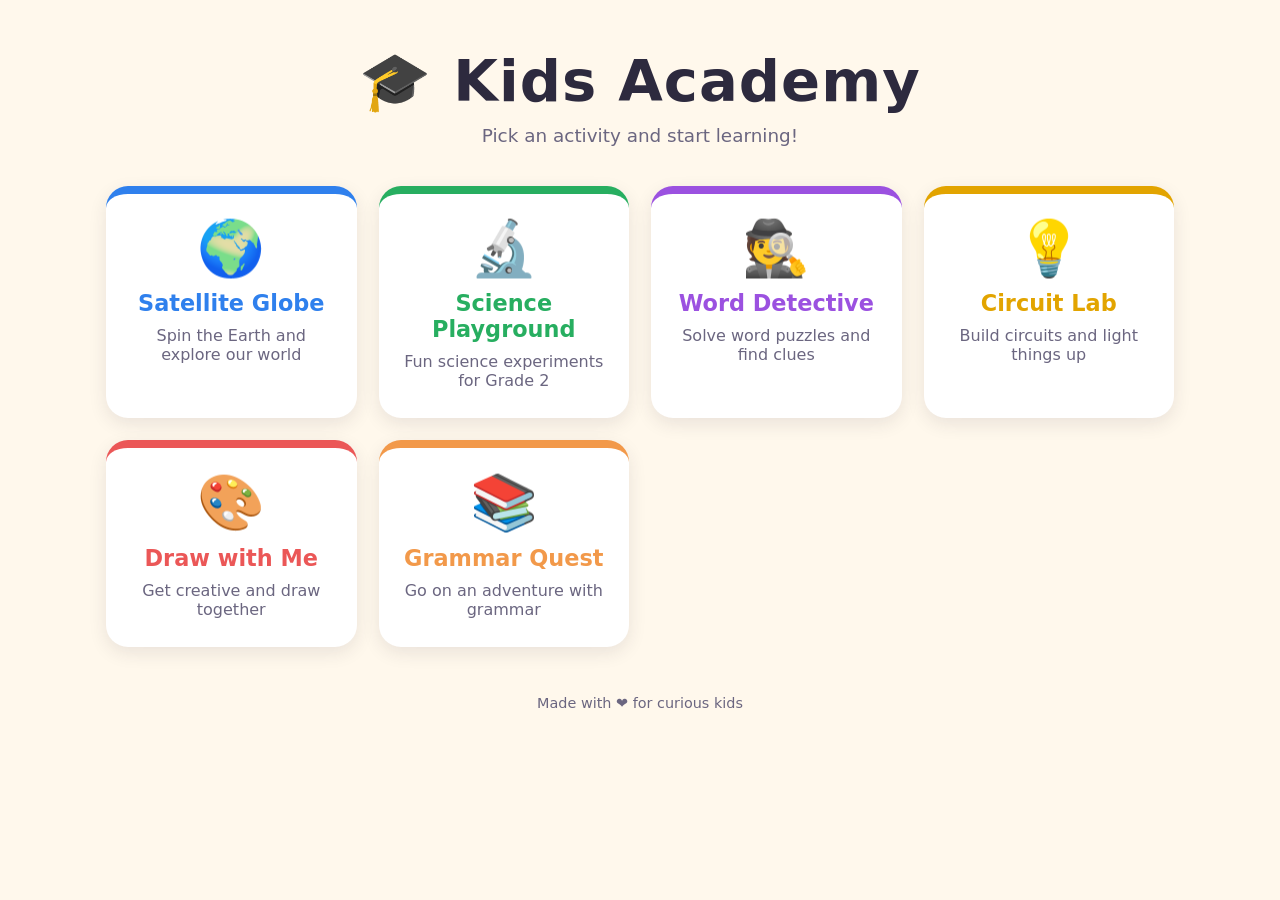
==== index.html @ 3dbcba6f "Add Kids Academy activities with index page Co-Authored-By: Claude Opus 5.5 <noreply@anthropic.com>" ====
<!DOCTYPE html>
<html lang="en">
<head>
  <meta charset="UTF-8">
  <meta name="viewport" content="width=device-width, initial-scale=1.0">
  <title>Kids Academy</title>
  <link rel="icon" href="data:image/svg+xml,<svg xmlns='http://www.w3.org/2000/svg' viewBox='0 0 100 100'><text y='.9em' font-size='90'>🎓</text></svg>">
  <style>
    :root {
      --bg: #fff8ec;
      --text: #2d2a3e;
      --muted: #6b6680;
      --card: #ffffff;
      --shadow: 0 6px 18px rgba(45, 42, 62, 0.10);
    }
    @media (prefers-color-scheme: dark) {
      :root {
        --bg: #1c1b29;
        --text: #f3f1ff;
        --muted: #b4afc9;
        --card: #2a2840;
        --shadow: 0 6px 18px rgba(0, 0, 0, 0.35);
      }
    }
    * { box-sizing: border-box; }
    body {
      margin: 0;
      font-family: "Comic Sans MS", "Trebuchet MS", "Segoe UI", system-ui, sans-serif;
      background: var(--bg);
      color: var(--text);
      min-height: 100vh;
    }
    header {
      text-align: center;
      padding: 48px 16px 24px;
    }
    header h1 {
      margin: 0;
      font-size: clamp(2.2rem, 6vw, 3.6rem);
      letter-spacing: 1px;
    }
    header p {
      margin: 10px 0 0;
      color: var(--muted);
      font-size: 1.15rem;
    }
    main {
      max-width: 1100px;
      margin: 0 auto;
      padding: 16px 16px 48px;
      display: grid;
      grid-template-columns: repeat(auto-fill, minmax(240px, 1fr));
      gap: 22px;
    }
    a.card {
      display: flex;
      flex-direction: column;
      align-items: center;
      text-align: center;
      gap: 10px;
      padding: 28px 20px;
      background: var(--card);
      border-radius: 22px;
      border-top: 8px solid var(--accent);
      box-shadow: var(--shadow);
      color: inherit;
      text-decoration: none;
      transition: transform 0.15s ease, box-shadow 0.15s ease;
    }
    a.card:hover, a.card:focus-visible {
      transform: translateY(-6px) rotate(-1deg);
      box-shadow: 0 12px 26px rgba(45, 42, 62, 0.18);
      outline: none;
    }
    .emoji { font-size: 3.4rem; line-height: 1; }
    .card h2 { margin: 4px 0 0; font-size: 1.4rem; color: var(--accent); }
    .card p { margin: 0; color: var(--muted); font-size: 1rem; }
    footer {
      text-align: center;
      color: var(--muted);
      padding: 0 16px 32px;
      font-size: 0.9rem;
    }
  </style>
</head>
<body>
  <header>
    <h1>🎓 Kids Academy</h1>
    <p>Pick an activity and start learning!</p>
  </header>

  <main>
    <a class="card" href="Globe.html" style="--accent:#2f80ed">
      <span class="emoji">🌍</span>
      <h2>Satellite Globe</h2>
      <p>Spin the Earth and explore our world</p>
    </a>
    <a class="card" href="Science%20Playground%20_%20Grade%202.html" style="--accent:#27ae60">
      <span class="emoji">🔬</span>
      <h2>Science Playground</h2>
      <p>Fun science experiments for Grade 2</p>
    </a>
    <a class="card" href="Word%20Detective.html" style="--accent:#9b51e0">
      <span class="emoji">🕵️</span>
      <h2>Word Detective</h2>
      <p>Solve word puzzles and find clues</p>
    </a>
    <a class="card" href="circuit-lab.html" style="--accent:#e2a400">
      <span class="emoji">💡</span>
      <h2>Circuit Lab</h2>
      <p>Build circuits and light things up</p>
    </a>
    <a class="card" href="draw-with-me.html" style="--accent:#eb5757">
      <span class="emoji">🎨</span>
      <h2>Draw with Me</h2>
      <p>Get creative and draw together</p>
    </a>
    <a class="card" href="grammar-quest.html" style="--accent:#f2994a">
      <span class="emoji">📚</span>
      <h2>Grammar Quest</h2>
      <p>Go on an adventure with grammar</p>
    </a>
  </main>

  <footer>Made with ❤️ for curious kids</footer>
</body>
</html>
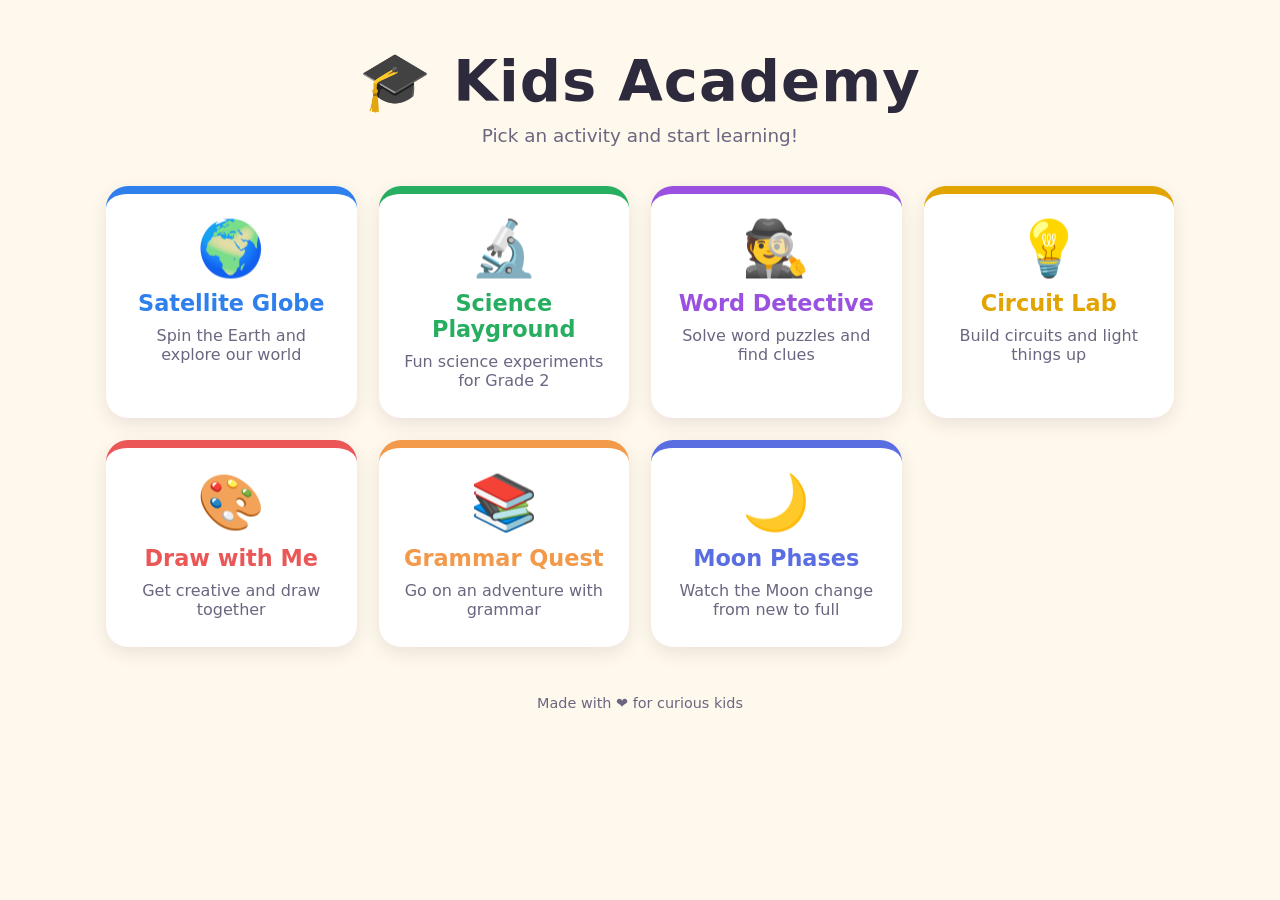
==== commit 78c73a77: "Add Moon Phases activity to index Co-Authored-By: Claude Opus 5.5 <noreply@anthropic.com>" ====
--- a/index.html
+++ b/index.html
@@ -120,6 +120,11 @@
       <h2>Grammar Quest</h2>
       <p>Go on an adventure with grammar</p>
     </a>
+    <a class="card" href="moon_phases_simulator_v2.html" style="--accent:#5b6ee1">
+      <span class="emoji">🌙</span>
+      <h2>Moon Phases</h2>
+      <p>Watch the Moon change from new to full</p>
+    </a>
   </main>
 
   <footer>Made with ❤️ for curious kids</footer>
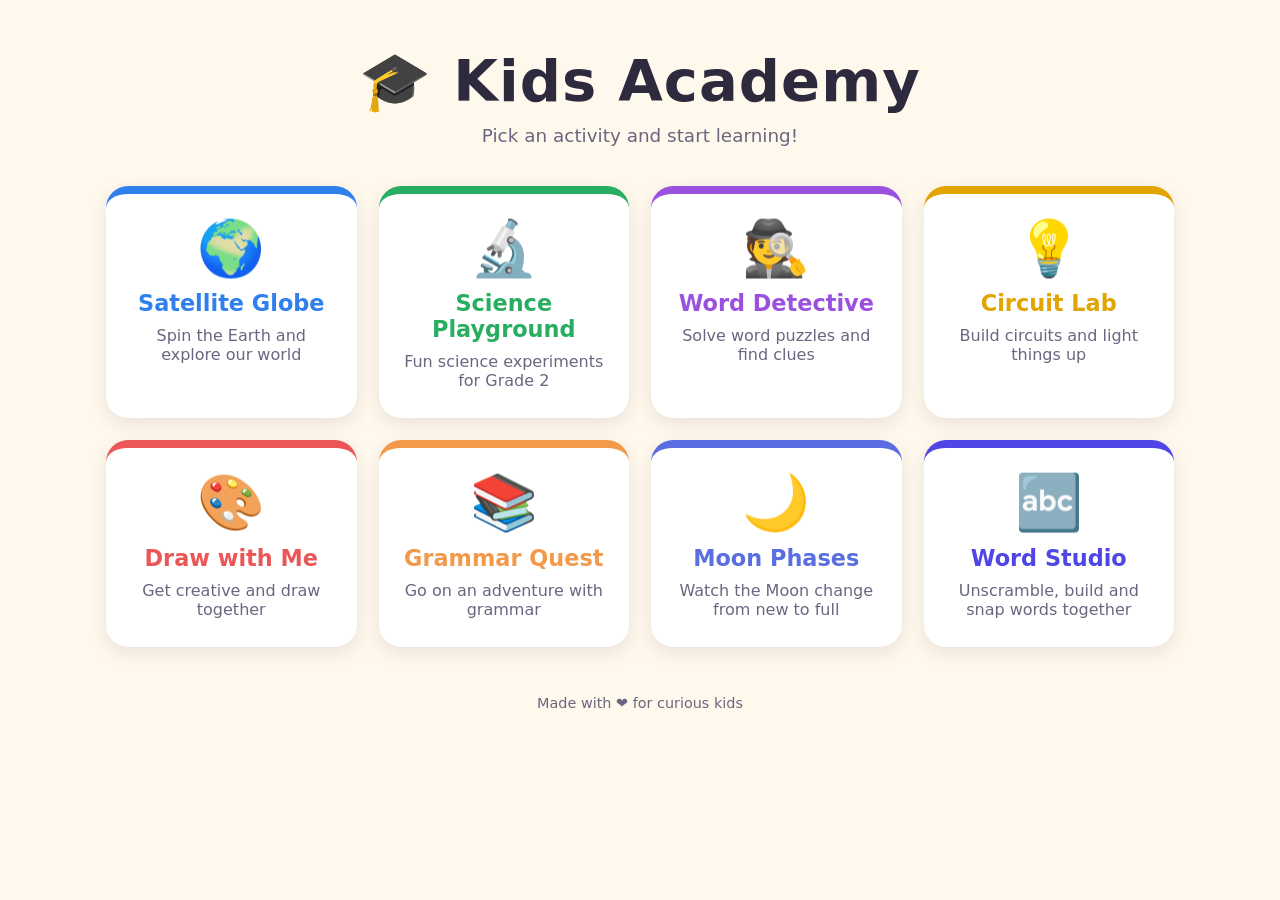
==== commit 68c1a2dd: "Add Word Studio activity to Kids Academy Co-Authored-By: Claude Opus 5.5 <noreply@anthropic.com>" ====
--- a/index.html
+++ b/index.html
@@ -125,6 +125,11 @@
       <h2>Moon Phases</h2>
       <p>Watch the Moon change from new to full</p>
     </a>
+    <a class="card" href="word-studio/word-games.html" style="--accent:#4f46e5">
+      <span class="emoji">🔤</span>
+      <h2>Word Studio</h2>
+      <p>Unscramble, build and snap words together</p>
+    </a>
   </main>
 
   <footer>Made with ❤️ for curious kids</footer>
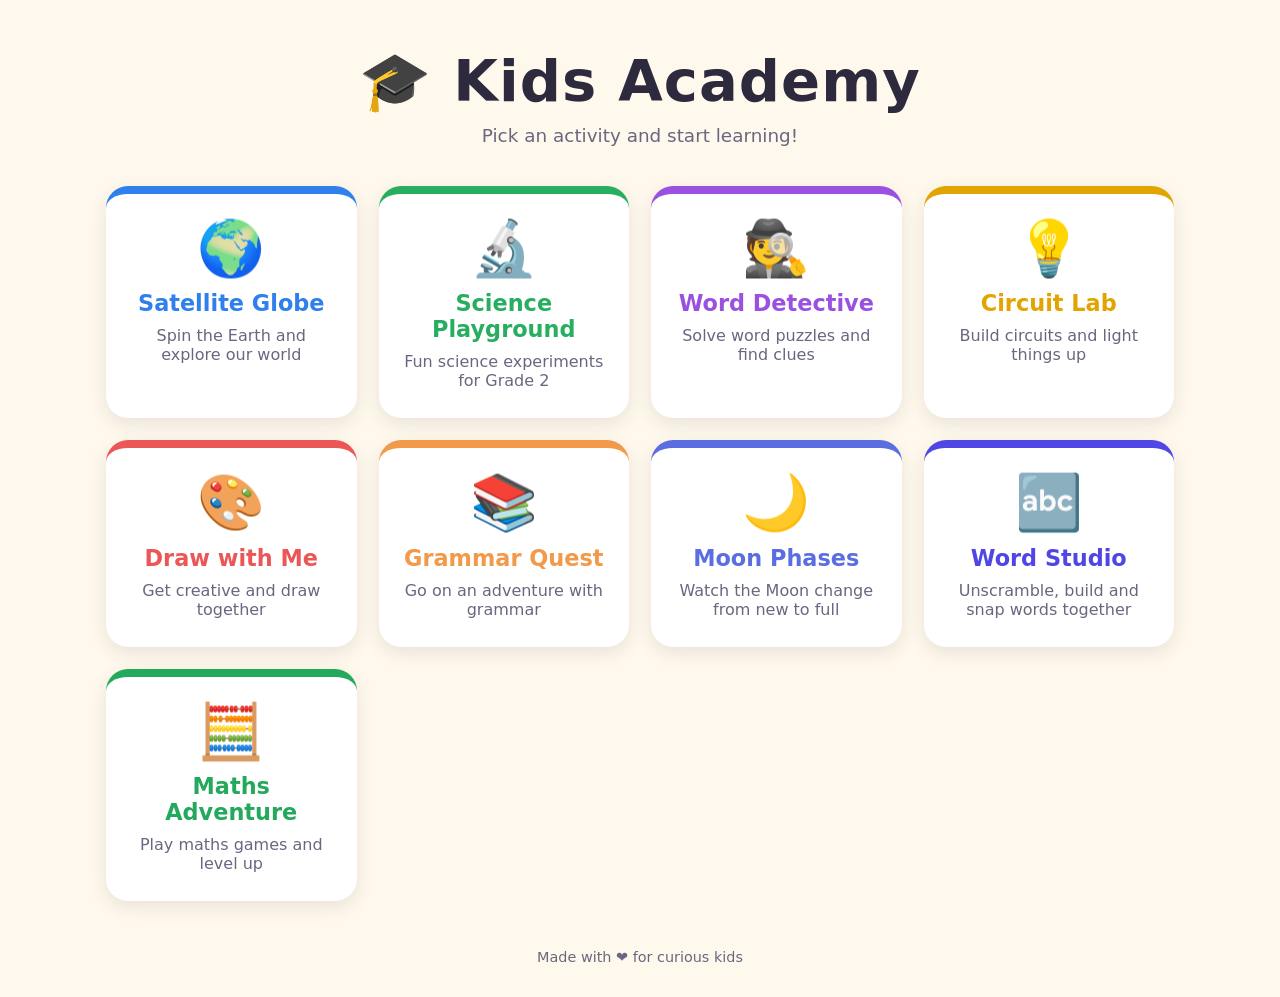
==== commit 8beb0e8f: "Add Maths Adventure: players, game engine, Froggy Hop and Quick Facts Phase 0 of the maths app. Play" ====
--- a/index.html
+++ b/index.html
@@ -130,6 +130,11 @@
       <h2>Word Studio</h2>
       <p>Unscramble, build and snap words together</p>
     </a>
+    <a class="card" href="Maths/index.html" style="--accent:#22a95b">
+      <span class="emoji">🧮</span>
+      <h2>Maths Adventure</h2>
+      <p>Play maths games and level up</p>
+    </a>
   </main>
 
   <footer>Made with ❤️ for curious kids</footer>
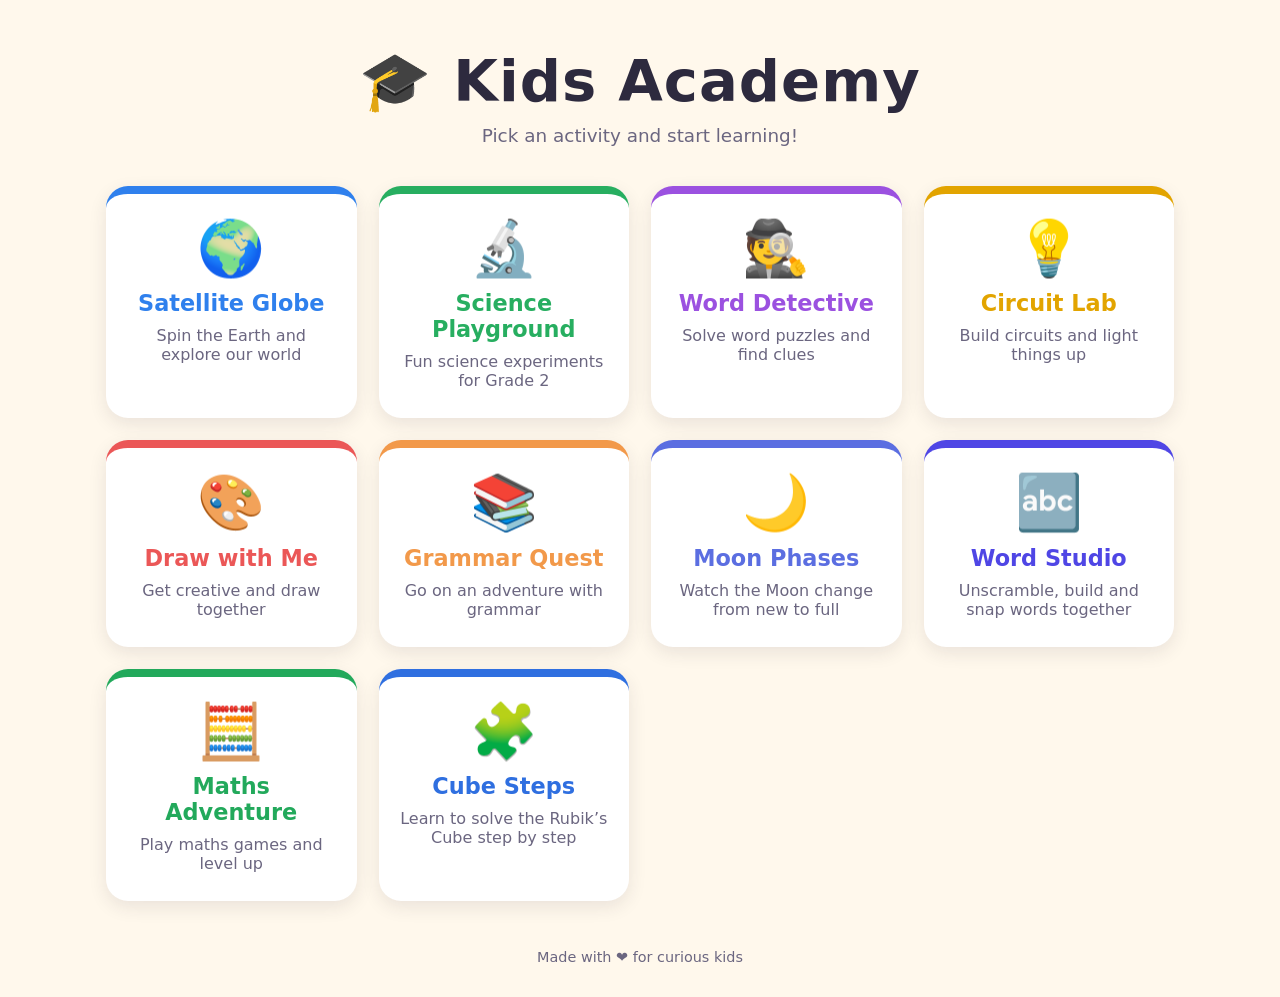
==== commit 48d90562: "Add Cube Steps, a step-by-step Rubik's Cube lesson, to Kids Academy Co-Authored-By: Claude Opus 5.5 " ====
--- a/index.html
+++ b/index.html
@@ -135,6 +135,11 @@
       <h2>Maths Adventure</h2>
       <p>Play maths games and level up</p>
     </a>
+    <a class="card" href="Cube%20Steps.html" style="--accent:#2f6fe0">
+      <span class="emoji">🧩</span>
+      <h2>Cube Steps</h2>
+      <p>Learn to solve the Rubik’s Cube step by step</p>
+    </a>
   </main>
 
   <footer>Made with ❤️ for curious kids</footer>
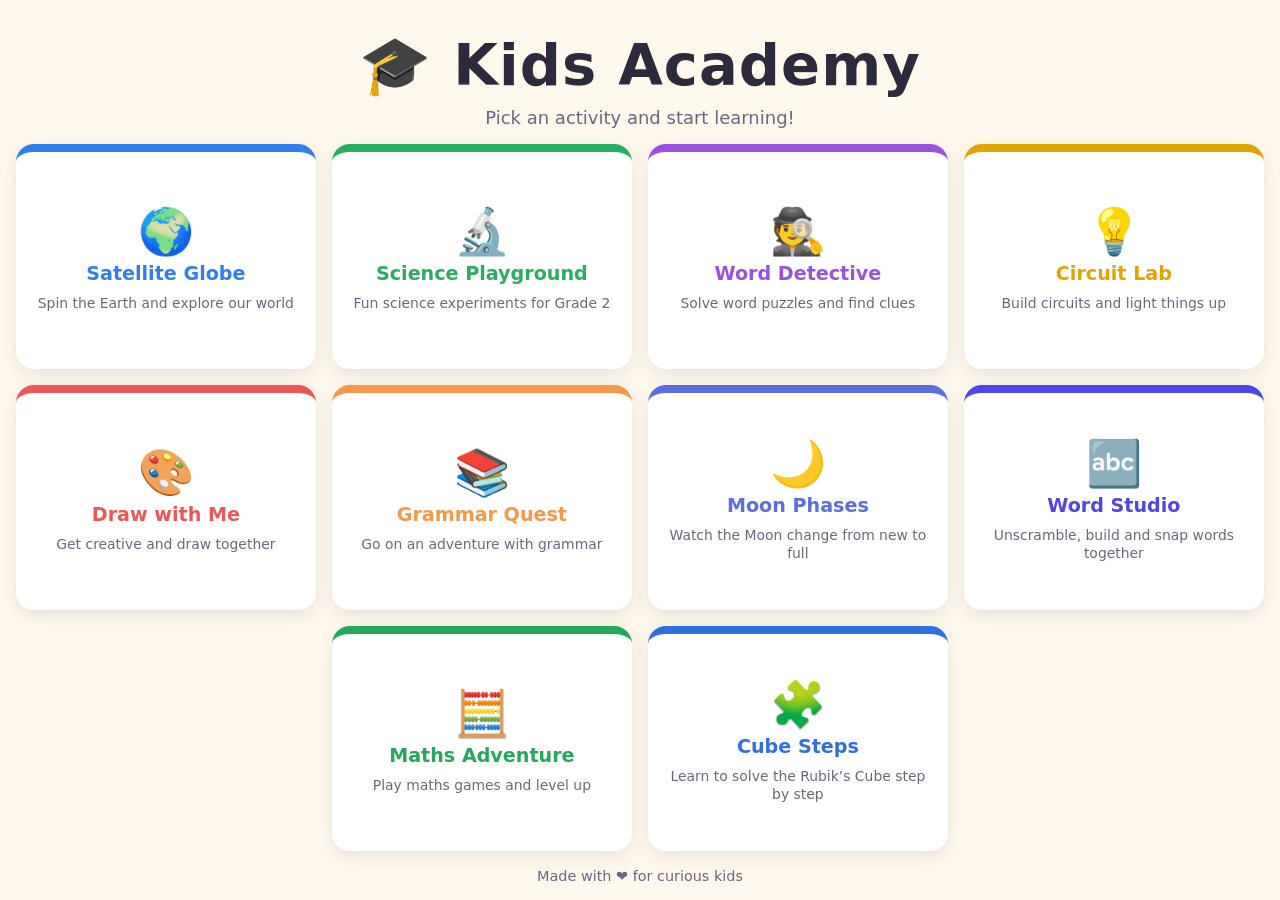
==== commit 15939209: "Fit the home page, Science Playground and Satellite Globe on one screen Home page: the cards share o" ====
--- a/index.html
+++ b/index.html
@@ -2,7 +2,7 @@
 <html lang="en">
 <head>
   <meta charset="UTF-8">
-  <meta name="viewport" content="width=device-width, initial-scale=1.0">
+  <meta name="viewport" content="width=device-width, initial-scale=1.0, viewport-fit=cover">
   <title>Kids Academy</title>
   <link rel="icon" href="data:image/svg+xml,<svg xmlns='http://www.w3.org/2000/svg' viewBox='0 0 100 100'><text y='.9em' font-size='90'>🎓</text></svg>">
   <style>
@@ -12,6 +12,7 @@
       --muted: #6b6680;
       --card: #ffffff;
       --shadow: 0 6px 18px rgba(45, 42, 62, 0.10);
+      --gap: clamp(8px, 1.8vmin, 22px);
     }
     @media (prefers-color-scheme: dark) {
       :root {
@@ -23,48 +24,67 @@
       }
     }
     * { box-sizing: border-box; }
+    html, body { height: 100%; }
     body {
       margin: 0;
+      overflow: hidden;
       font-family: "Comic Sans MS", "Trebuchet MS", "Segoe UI", system-ui, sans-serif;
       background: var(--bg);
       color: var(--text);
-      min-height: 100vh;
+    }
+    /* The whole page is exactly one screen tall */
+    .app {
+      height: 100%; height: 100dvh;
+      max-width: 1500px; margin: 0 auto;
+      display: flex; flex-direction: column; gap: var(--gap);
+      padding: max(var(--gap), env(safe-area-inset-top)) max(var(--gap), env(safe-area-inset-right)) max(var(--gap), env(safe-area-inset-bottom)) max(var(--gap), env(safe-area-inset-left));
     }
     header {
+      flex: none;
       text-align: center;
-      padding: 48px 16px 24px;
+      padding-top: clamp(0px, 2vh, 24px);
     }
     header h1 {
       margin: 0;
-      font-size: clamp(2.2rem, 6vw, 3.6rem);
+      font-size: clamp(1.6rem, min(6vw, 6.5vh), 3.6rem);
       letter-spacing: 1px;
+      line-height: 1.1;
     }
     header p {
-      margin: 10px 0 0;
+      margin: clamp(2px, 1vh, 10px) 0 0;
       color: var(--muted);
-      font-size: 1.15rem;
-    }
+      font-size: clamp(0.9rem, 2vh, 1.15rem);
+    }
+    /* The cards share the rest of the screen; the script picks how many columns fit best */
+    /* (rows wrap and a short last row sits in the middle, not off to one side) */
     main {
-      max-width: 1100px;
-      margin: 0 auto;
-      padding: 16px 16px 48px;
-      display: grid;
-      grid-template-columns: repeat(auto-fill, minmax(240px, 1fr));
-      gap: 22px;
-    }
+      flex: 1; min-height: 0;
+      display: flex; flex-wrap: wrap;
+      justify-content: center; align-content: stretch;
+      gap: var(--gap);
+    }
+    main > .card {
+      flex: 0 0 calc((100% - (var(--cols, 5) - 1) * var(--gap)) / var(--cols, 5));
+      height: calc((100% - (var(--rows, 2) - 1) * var(--gap)) / var(--rows, 2));
+    }
+    main > .off { display: none; }
     a.card {
+      container-type: size;
+      min-height: 0;
       display: flex;
       flex-direction: column;
       align-items: center;
+      justify-content: center;
       text-align: center;
-      gap: 10px;
-      padding: 28px 20px;
+      gap: clamp(2px, 1vmin, 10px);
+      padding: clamp(6px, 2.4vmin, 28px) clamp(8px, 1.6vmin, 20px);
       background: var(--card);
-      border-radius: 22px;
-      border-top: 8px solid var(--accent);
+      border-radius: clamp(14px, 2vmin, 22px);
+      border-top: clamp(5px, 1vmin, 8px) solid var(--accent);
       box-shadow: var(--shadow);
       color: inherit;
       text-decoration: none;
+      overflow: hidden;
       transition: transform 0.15s ease, box-shadow 0.15s ease;
     }
     a.card:hover, a.card:focus-visible {
@@ -72,24 +92,44 @@
       box-shadow: 0 12px 26px rgba(45, 42, 62, 0.18);
       outline: none;
     }
-    .emoji { font-size: 3.4rem; line-height: 1; }
-    .card h2 { margin: 4px 0 0; font-size: 1.4rem; color: var(--accent); }
-    .card p { margin: 0; color: var(--muted); font-size: 1rem; }
+    .emoji { font-size: clamp(1.6rem, min(26cqh, 30cqw), 4.6rem); line-height: 1; }
+    .card h2 { margin: 0; font-size: clamp(0.9rem, min(11cqh, 10cqw), 1.7rem); line-height: 1.15; color: var(--accent); }
+    .card p { margin: 0; color: var(--muted); font-size: clamp(0.75rem, min(8cqh, 7cqw), 1.15rem); line-height: 1.3; }
+    /* Short cards drop the description, never the name */
+    @container (max-height: 118px) { .card p { display: none; } }
+    @container (max-width: 130px) { .card p { display: none; } }
+
+    .pager { flex: none; display: flex; align-items: center; justify-content: center; gap: 14px; }
+    .pager[hidden] { display: none; }
+    .pager button {
+      width: 48px; height: 40px; border: 0; border-radius: 12px; background: var(--card); color: var(--text);
+      box-shadow: var(--shadow); font: inherit; font-size: 1.4rem; font-weight: 700; cursor: pointer;
+    }
+    .pager button:disabled { opacity: .35; cursor: default; }
+    .dots { display: flex; gap: 8px; }
+    .dots span { width: 10px; height: 10px; border-radius: 50%; background: var(--muted); opacity: .35; }
+    .dots span.on { opacity: 1; }
+
     footer {
+      flex: none;
       text-align: center;
       color: var(--muted);
-      padding: 0 16px 32px;
       font-size: 0.9rem;
+    }
+    @media (max-height: 560px) {
+      header { padding-top: 0; }
+      header p, footer { display: none; }
     }
   </style>
 </head>
 <body>
+<div class="app">
   <header>
     <h1>🎓 Kids Academy</h1>
     <p>Pick an activity and start learning!</p>
   </header>
 
-  <main>
+  <main id="cards">
     <a class="card" href="Globe.html" style="--accent:#2f80ed">
       <span class="emoji">🌍</span>
       <h2>Satellite Globe</h2>
@@ -142,6 +182,83 @@
     </a>
   </main>
 
+  <nav class="pager" id="pager" hidden aria-label="More activities">
+    <button type="button" id="prev" aria-label="Previous page">‹</button>
+    <div class="dots" id="dots"></div>
+    <button type="button" id="next" aria-label="Next page">›</button>
+  </nav>
+
   <footer>Made with ❤️ for curious kids</footer>
+</div>
+
+<script>
+// Pick the number of columns that gives the biggest, most card-shaped tiles for this screen.
+// If even the best choice makes cards too small, show them in pages with arrows.
+(function () {
+  const main = document.getElementById('cards');
+  const pager = document.getElementById('pager');
+  const dots = document.getElementById('dots');
+  const prev = document.getElementById('prev');
+  const next = document.getElementById('next');
+  const cards = [...main.children];
+  const MIN_W = 120, MIN_H = 96, IDEAL = 1.15; // a card is a little wider than tall
+  let perPage = cards.length, page = 0;
+
+  function best(count, W, H, gap) {
+    let pick = null;
+    for (let cols = 1; cols <= count; cols++) {
+      const rows = Math.ceil(count / cols);
+      const w = (W - gap * (cols - 1)) / cols, h = (H - gap * (rows - 1)) / rows;
+      if (w < MIN_W || h < MIN_H) continue;
+      // Score: as big as possible, and not too far from the ideal shape
+      const shape = Math.min(w / h, IDEAL * IDEAL * h / w) / IDEAL;
+      const score = Math.min(w, h * IDEAL) * shape;
+      if (!pick || score > pick.score) pick = { cols, rows, score };
+    }
+    return pick;
+  }
+
+  function layout() {
+    cards.forEach(c => c.classList.remove('off'));
+    pager.hidden = true;
+    const gap = parseFloat(getComputedStyle(main).columnGap) || 0;
+    let W = main.clientWidth, H = main.clientHeight;
+    let fit = best(cards.length, W, H, gap);
+    perPage = cards.length;
+    if (!fit) {
+      // Too many for one screen: use pages, as many cards per page as fit nicely
+      pager.hidden = false;
+      H = main.clientHeight;
+      for (let n = cards.length - 1; n >= 1 && !fit; n--) { fit = best(n, W, H, gap); if (fit) perPage = n; }
+      if (!fit) { fit = { cols: 1, rows: 1 }; perPage = 1; }
+    }
+    main.style.setProperty('--cols', fit.cols);
+    main.style.setProperty('--rows', Math.min(fit.rows, Math.ceil(perPage / fit.cols)));
+    show(Math.min(page, Math.ceil(cards.length / perPage) - 1));
+  }
+
+  function show(k) {
+    const pages = Math.ceil(cards.length / perPage);
+    page = Math.max(0, Math.min(k, pages - 1));
+    cards.forEach((c, i) => c.classList.toggle('off', Math.floor(i / perPage) !== page));
+    dots.innerHTML = Array.from({ length: pages }, (_, j) => `<span class="${j === page ? 'on' : ''}"></span>`).join('');
+    prev.disabled = page === 0;
+    next.disabled = page === pages - 1;
+  }
+
+  prev.addEventListener('click', () => show(page - 1));
+  next.addEventListener('click', () => show(page + 1));
+  let x0 = null;
+  main.addEventListener('pointerdown', e => { x0 = e.clientX; });
+  main.addEventListener('pointerup', e => {
+    if (x0 === null || pager.hidden) return;
+    const dx = e.clientX - x0; x0 = null;
+    if (Math.abs(dx) > 50) show(page + (dx < 0 ? 1 : -1));
+  });
+  let t = 0;
+  new ResizeObserver(() => { clearTimeout(t); t = setTimeout(layout, 60); }).observe(document.querySelector('.app'));
+  layout();
+})();
+</script>
 </body>
 </html>
